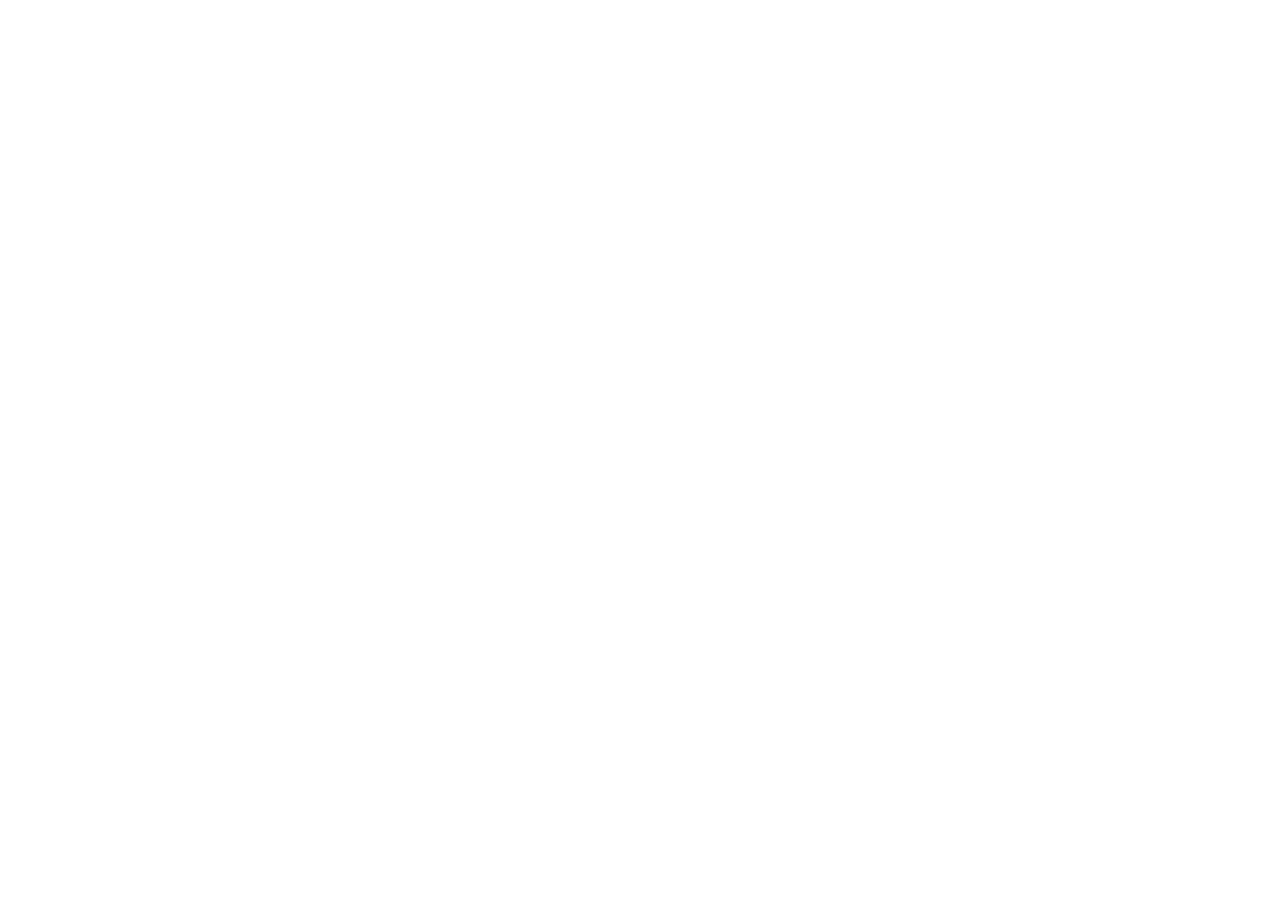
==== signup.html @ 6148670c "First commit" ====
<!DOCTYPE html>
<html lang="en">
<head>
  <meta charset="UTF-8">
  <meta name="viewport" content="width=device-width, initial-scale=1.0">
  <title>Document</title>
  <link rel="stylesheet" href="styles/styles.css">
</head>
<body>
  
</body>
</html>
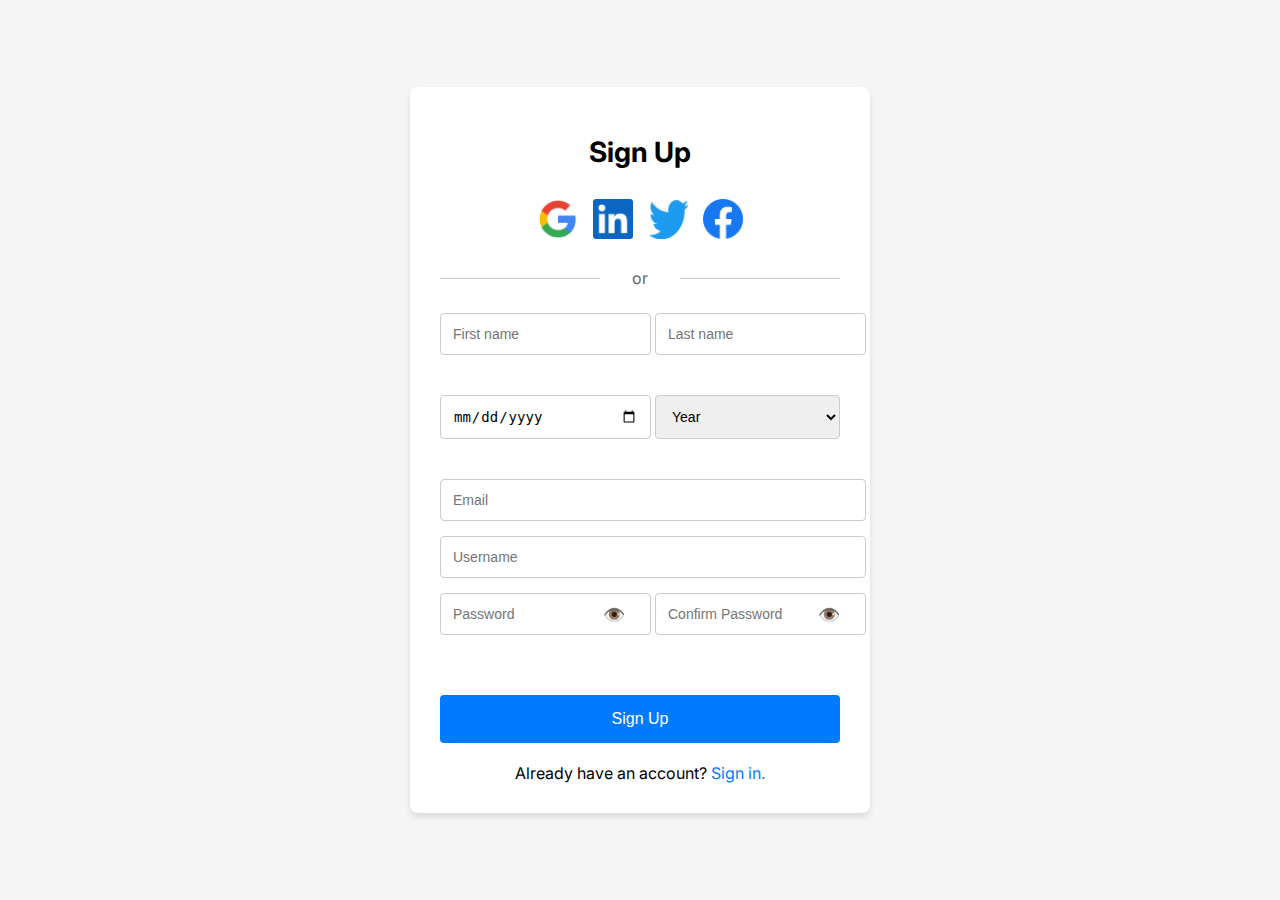
==== commit 2a41a098: "Links" ====
--- a/signup.html
+++ b/signup.html
@@ -1,12 +1,236 @@
 <!DOCTYPE html>
 <html lang="en">
 <head>
-  <meta charset="UTF-8">
-  <meta name="viewport" content="width=device-width, initial-scale=1.0">
-  <title>Document</title>
-  <link rel="stylesheet" href="styles/styles.css">
+    <meta charset="UTF-8">
+    <meta name="viewport" content="width=device-width, initial-scale=1.0">
+    <title>Sign Up</title>
+    <link rel="preconnect" href="https://fonts.googleapis.com">
+    <link rel="preconnect" href="https://fonts.gstatic.com" crossorigin>
+    <link href="https://fonts.googleapis.com/css2?family=Afacad+Flux:wght@100..1000&family=Edu+AU+VIC+WA+NT+Pre:wght@400..700&family=Inter:ital,opsz,wght@0,14..32,100..900;1,14..32,100..900&family=Poppins:ital,wght@0,100;0,200;0,300;0,400;0,500;0,600;0,700;0,800;0,900;1,100;1,200;1,300;1,400;1,500;1,600;1,700;1,800;1,900&display=swap" rel="stylesheet">
+    <link rel="preconnect" href="https://fonts.googleapis.com">
+    <link rel="preconnect" href="https://fonts.gstatic.com" crossorigin>
+    <link href="https://fonts.googleapis.com/css2?family=Afacad+Flux:wght@100..1000&family=Edu+AU+VIC+WA+NT+Pre:wght@400..700&family=Inter:ital,opsz,wght@0,14..32,100..900;1,14..32,100..900&family=Poppins:ital,wght@0,100;0,200;0,300;0,400;0,500;0,600;0,700;0,800;0,900;1,100;1,200;1,300;1,400;1,500;1,600;1,700;1,800;1,900&family=Roboto:ital,wght@0,100;0,300;0,400;0,500;0,700;0,900;1,100;1,300;1,400;1,500;1,700;1,900&display=swap" rel="stylesheet">
+    <link rel="icon" href="assets/CSS Logo.png" type="image/png">
+    <style>
+        body {
+            font-family: Inter, sans-serif;
+            margin: 0;
+            padding: 0;
+            display: flex;
+            justify-content: center;
+            align-items: center;
+            min-height: 100vh;
+            background-color: #f5f5f5;
+        }
+
+        .signup-container {
+            background: #fff;
+            padding: 30px;
+            border-radius: 8px;
+            box-shadow: 0 4px 6px rgba(0, 0, 0, 0.1);
+            max-width: 400px;
+            width: 100%;
+        }
+
+        .signup-container h1 {
+            text-align: center;
+            margin-bottom: 30px;
+            font-size: 28px;
+        }
+
+        .social-login {
+            display: flex;
+            justify-content: center;
+            gap: 15px;
+            margin-bottom: 25px;
+        }
+
+        .social-login img {
+            width: 40px;
+            height: 40px;
+            cursor: pointer;
+        }
+
+        .divider {
+            text-align: center;
+            margin: 25px 0;
+            position: relative;
+        }
+
+        .divider::before, .divider::after {
+            content: "";
+            position: absolute;
+            top: 50%;
+            width: 40%;
+            height: 1px;
+            background: #ccc;
+        }
+
+        .divider::before {
+            left: 0;
+        }
+
+        .divider::after {
+            right: 0;
+        }
+
+        .divider span {
+            background: #fff;
+            padding: 0 10px;
+            color: #666;
+        }
+
+        .form-row {
+            display: flex;
+            flex-wrap: wrap;
+            gap: 30px;
+            margin-bottom: 25px;
+        }
+
+        .form-group {
+            flex: 1;
+            min-width: calc(50% - 15px);
+            position: relative;
+            margin-bottom: 15px;
+        }
+
+        .form-group input, .form-group select {
+            width: 100%;
+            padding: 12px;
+            border: 1px solid #ccc;
+            border-radius: 4px;
+            font-size: 14px;
+        }
+
+        .signup-btn {
+            width: 100%;
+            padding: 15px;
+            background-color: #007bff;
+            color: #fff;
+            border: none;
+            border-radius: 4px;
+            font-size: 16px;
+            cursor: pointer;
+            margin-top: 20px;
+        }
+
+        .signup-btn:hover {
+            background-color: #0056b3;
+        }
+
+        .signin-link {
+            text-align: center;
+            margin-top: 20px;
+        }
+
+        .signin-link a {
+            color: #007bff;
+            text-decoration: none;
+        }
+
+        .signin-link a:hover {
+            text-decoration: underline;
+        }
+
+        .password-toggle {
+            position: absolute;
+            right: 0px; /* Align the icon to the far right */
+            top: 50%;
+            transform: translateY(-50%);
+            cursor: pointer;
+            font-size: 18px;
+        }
+
+        @media (max-width: 480px) {
+            .form-group {
+                min-width: 100%;
+            }
+        }
+    </style> 
 </head>
 <body>
-  
+    <div class="signup-container">
+        <h1>Sign Up</h1>
+        <div class="social-login">
+            <img src="assets/google-icon.png" alt="Google">
+            <a href="https://www.linkedin.com/in/thecssknust-original/"><img src="assets/linkedin-icon.png" alt="LinkedIn"></a>
+            <img src="assets/Twitter-svg.png" alt="Twitter">
+            <img src="assets/Facebook svg.png" alt="Facebook">
+        </div>
+        <div class="divider"><span>or</span></div>
+        <form id="signup-form">
+            <div class="form-row">
+                <div class="form-group">
+                    <input type="text" id="first-name" placeholder="First name">
+                </div>
+                <div class="form-group">
+                    <input type="text" id="last-name" placeholder="Last name">
+                </div>
+            </div>
+            <div class="form-row">
+                <div class="form-group">
+                    <input type="date" id="dob">
+                </div>
+                <div class="form-group">
+                    <select id="year">
+                        <option value="">Year</option>
+                        <option value="2024">2024</option>
+                        <option value="2023">2023</option>
+                    </select>
+                </div>
+            </div>
+            <div class="form-group">
+                <input type="email" id="email" placeholder="Email">
+            </div>
+            <div class="form-group">
+                <input type="text" id="username" placeholder="Username">
+            </div>
+            <div class="form-row">
+                <div class="form-group">
+                    <input type="password" id="password" placeholder="Password">
+                    <span class="password-toggle" onclick="togglePasswordVisibility('password')">👁️</span>
+                </div>
+                <div class="form-group">
+                    <input type="password" id="confirm-password" placeholder="Confirm Password">
+                    <span class="password-toggle" onclick="togglePasswordVisibility('confirm-password')">👁️</span>
+                </div>
+            </div>
+            <button type="submit" class="signup-btn">Sign Up</button>
+        </form>
+        <div class="signin-link">
+            Already have an account? <a href="#">Sign in.</a>
+        </div>
+    </div>
+    <script>
+        document.getElementById('signup-form').addEventListener('submit', function(e) {
+            e.preventDefault();
+
+            const firstName = document.getElementById('first-name').value;
+            const lastName = document.getElementById('last-name').value;
+            const dob = document.getElementById('dob').value;
+            const year = document.getElementById('year').value;
+            const email = document.getElementById('email').value;
+            const username = document.getElementById('username').value;
+            const password = document.getElementById('password').value;
+            const confirmPassword = document.getElementById('confirm-password').value;
+
+            if (!firstName || !lastName || !dob || !year || !email || !username || !password || !confirmPassword) {
+                alert('Please fill in all fields.');
+                return;
+            }
+
+            if (password !== confirmPassword) {
+                alert('Passwords do not match.');
+                return;
+            }
+
+            alert(`Welcome, ${firstName} ${lastName}! Your account has been created.`);
+        });
+
+        function togglePasswordVisibility(id) {
+            const passwordField = document.getElementById(id);
+            passwordField.type = passwordField.type === 'password' ? 'text' : 'password';
+        }
+    </script>
 </body>
-</html>+</html>
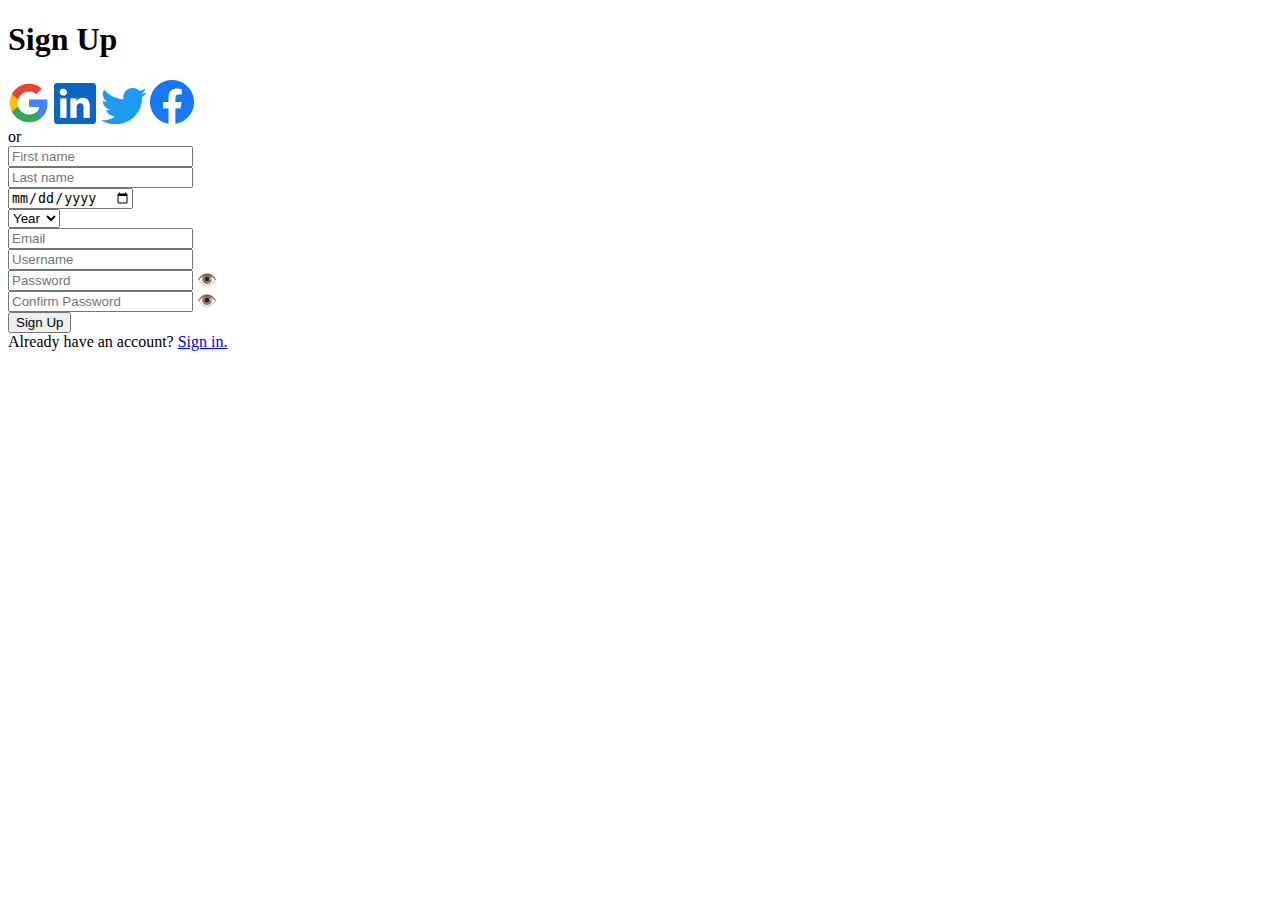
==== commit d872b829: "Arranging files" ====
--- a/signup.html
+++ b/signup.html
@@ -11,142 +11,6 @@
     <link rel="preconnect" href="https://fonts.gstatic.com" crossorigin>
     <link href="https://fonts.googleapis.com/css2?family=Afacad+Flux:wght@100..1000&family=Edu+AU+VIC+WA+NT+Pre:wght@400..700&family=Inter:ital,opsz,wght@0,14..32,100..900;1,14..32,100..900&family=Poppins:ital,wght@0,100;0,200;0,300;0,400;0,500;0,600;0,700;0,800;0,900;1,100;1,200;1,300;1,400;1,500;1,600;1,700;1,800;1,900&family=Roboto:ital,wght@0,100;0,300;0,400;0,500;0,700;0,900;1,100;1,300;1,400;1,500;1,700;1,900&display=swap" rel="stylesheet">
     <link rel="icon" href="assets/CSS Logo.png" type="image/png">
-    <style>
-        body {
-            font-family: Inter, sans-serif;
-            margin: 0;
-            padding: 0;
-            display: flex;
-            justify-content: center;
-            align-items: center;
-            min-height: 100vh;
-            background-color: #f5f5f5;
-        }
-
-        .signup-container {
-            background: #fff;
-            padding: 30px;
-            border-radius: 8px;
-            box-shadow: 0 4px 6px rgba(0, 0, 0, 0.1);
-            max-width: 400px;
-            width: 100%;
-        }
-
-        .signup-container h1 {
-            text-align: center;
-            margin-bottom: 30px;
-            font-size: 28px;
-        }
-
-        .social-login {
-            display: flex;
-            justify-content: center;
-            gap: 15px;
-            margin-bottom: 25px;
-        }
-
-        .social-login img {
-            width: 40px;
-            height: 40px;
-            cursor: pointer;
-        }
-
-        .divider {
-            text-align: center;
-            margin: 25px 0;
-            position: relative;
-        }
-
-        .divider::before, .divider::after {
-            content: "";
-            position: absolute;
-            top: 50%;
-            width: 40%;
-            height: 1px;
-            background: #ccc;
-        }
-
-        .divider::before {
-            left: 0;
-        }
-
-        .divider::after {
-            right: 0;
-        }
-
-        .divider span {
-            background: #fff;
-            padding: 0 10px;
-            color: #666;
-        }
-
-        .form-row {
-            display: flex;
-            flex-wrap: wrap;
-            gap: 30px;
-            margin-bottom: 25px;
-        }
-
-        .form-group {
-            flex: 1;
-            min-width: calc(50% - 15px);
-            position: relative;
-            margin-bottom: 15px;
-        }
-
-        .form-group input, .form-group select {
-            width: 100%;
-            padding: 12px;
-            border: 1px solid #ccc;
-            border-radius: 4px;
-            font-size: 14px;
-        }
-
-        .signup-btn {
-            width: 100%;
-            padding: 15px;
-            background-color: #007bff;
-            color: #fff;
-            border: none;
-            border-radius: 4px;
-            font-size: 16px;
-            cursor: pointer;
-            margin-top: 20px;
-        }
-
-        .signup-btn:hover {
-            background-color: #0056b3;
-        }
-
-        .signin-link {
-            text-align: center;
-            margin-top: 20px;
-        }
-
-        .signin-link a {
-            color: #007bff;
-            text-decoration: none;
-        }
-
-        .signin-link a:hover {
-            text-decoration: underline;
-        }
-
-        .password-toggle {
-            position: absolute;
-            right: 0px; /* Align the icon to the far right */
-            top: 50%;
-            transform: translateY(-50%);
-            cursor: pointer;
-            font-size: 18px;
-        }
-
-        @media (max-width: 480px) {
-            .form-group {
-                min-width: 100%;
-            }
-        }
-    </style> 
 </head>
 <body>
     <div class="signup-container">
@@ -201,36 +65,7 @@
             Already have an account? <a href="#">Sign in.</a>
         </div>
     </div>
-    <script>
-        document.getElementById('signup-form').addEventListener('submit', function(e) {
-            e.preventDefault();
-
-            const firstName = document.getElementById('first-name').value;
-            const lastName = document.getElementById('last-name').value;
-            const dob = document.getElementById('dob').value;
-            const year = document.getElementById('year').value;
-            const email = document.getElementById('email').value;
-            const username = document.getElementById('username').value;
-            const password = document.getElementById('password').value;
-            const confirmPassword = document.getElementById('confirm-password').value;
-
-            if (!firstName || !lastName || !dob || !year || !email || !username || !password || !confirmPassword) {
-                alert('Please fill in all fields.');
-                return;
-            }
-
-            if (password !== confirmPassword) {
-                alert('Passwords do not match.');
-                return;
-            }
-
-            alert(`Welcome, ${firstName} ${lastName}! Your account has been created.`);
-        });
-
-        function togglePasswordVisibility(id) {
-            const passwordField = document.getElementById(id);
-            passwordField.type = passwordField.type === 'password' ? 'text' : 'password';
-        }
-    </script>
+    
+    <script src="scripts/signup.js"></script>
 </body>
 </html>
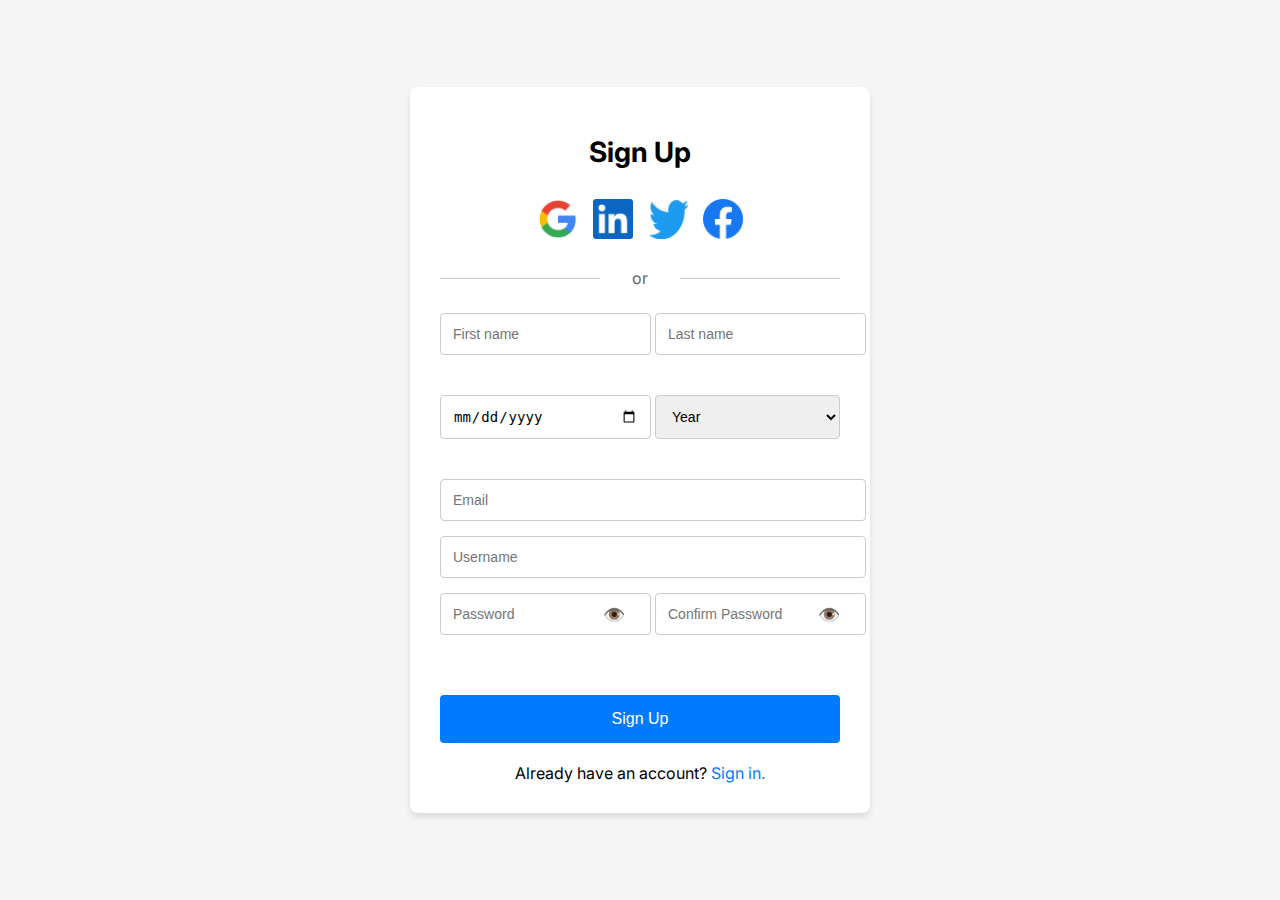
==== commit b6181e83: "Links" ====
--- a/signup.html
+++ b/signup.html
@@ -11,6 +11,7 @@
     <link rel="preconnect" href="https://fonts.gstatic.com" crossorigin>
     <link href="https://fonts.googleapis.com/css2?family=Afacad+Flux:wght@100..1000&family=Edu+AU+VIC+WA+NT+Pre:wght@400..700&family=Inter:ital,opsz,wght@0,14..32,100..900;1,14..32,100..900&family=Poppins:ital,wght@0,100;0,200;0,300;0,400;0,500;0,600;0,700;0,800;0,900;1,100;1,200;1,300;1,400;1,500;1,600;1,700;1,800;1,900&family=Roboto:ital,wght@0,100;0,300;0,400;0,500;0,700;0,900;1,100;1,300;1,400;1,500;1,700;1,900&display=swap" rel="stylesheet">
     <link rel="icon" href="assets/CSS Logo.png" type="image/png">
+    <link rel="stylesheet" href="styles/signup.css">
 </head>
 <body>
     <div class="signup-container">
@@ -65,7 +66,7 @@
             Already have an account? <a href="#">Sign in.</a>
         </div>
     </div>
-    
+
     <script src="scripts/signup.js"></script>
 </body>
 </html>
--- a/styles/signup.css
+++ b/styles/signup.css
@@ -0,0 +1,134 @@
+body {
+    font-family: Inter, sans-serif;
+    margin: 0;
+    padding: 0;
+    display: flex;
+    justify-content: center;
+    align-items: center;
+    min-height: 100vh;
+    background-color: #f5f5f5;
+}
+
+.signup-container {
+    background: #fff;
+    padding: 30px;
+    border-radius: 8px;
+    box-shadow: 0 4px 6px rgba(0, 0, 0, 0.1);
+    max-width: 400px;
+    width: 100%;
+}
+
+.signup-container h1 {
+    text-align: center;
+    margin-bottom: 30px;
+    font-size: 28px;
+}
+
+.social-login {
+    display: flex;
+    justify-content: center;
+    gap: 15px;
+    margin-bottom: 25px;
+}
+
+.social-login img {
+    width: 40px;
+    height: 40px;
+    cursor: pointer;
+}
+
+.divider {
+    text-align: center;
+    margin: 25px 0;
+    position: relative;
+}
+
+.divider::before, .divider::after {
+    content: "";
+    position: absolute;
+    top: 50%;
+    width: 40%;
+    height: 1px;
+    background: #ccc;
+}
+
+.divider::before {
+    left: 0;
+}
+
+.divider::after {
+    right: 0;
+}
+
+.divider span {
+    background: #fff;
+    padding: 0 10px;
+    color: #666;
+}
+
+.form-row {
+    display: flex;
+    flex-wrap: wrap;
+    gap: 30px;
+    margin-bottom: 25px;
+}
+
+.form-group {
+    flex: 1;
+    min-width: calc(50% - 15px);
+    position: relative;
+    margin-bottom: 15px;
+}
+
+.form-group input, .form-group select {
+    width: 100%;
+    padding: 12px;
+    border: 1px solid #ccc;
+    border-radius: 4px;
+    font-size: 14px;
+}
+
+.signup-btn {
+    width: 100%;
+    padding: 15px;
+    background-color: #007bff;
+    color: #fff;
+    border: none;
+    border-radius: 4px;
+    font-size: 16px;
+    cursor: pointer;
+    margin-top: 20px;
+}
+
+.signup-btn:hover {
+    background-color: #0056b3;
+}
+
+.signin-link {
+    text-align: center;
+    margin-top: 20px;
+}
+
+.signin-link a {
+    color: #007bff;
+    text-decoration: none;
+}
+
+.signin-link a:hover {
+    text-decoration: underline;
+}
+
+.password-toggle {
+    position: absolute;
+    right: 0px; /* Align the icon to the far right */
+    top: 50%;
+    transform: translateY(-50%);
+    cursor: pointer;
+    font-size: 18px;
+}
+
+@media (max-width: 480px) {
+    .form-group {
+        min-width: 100%;
+    }
+}
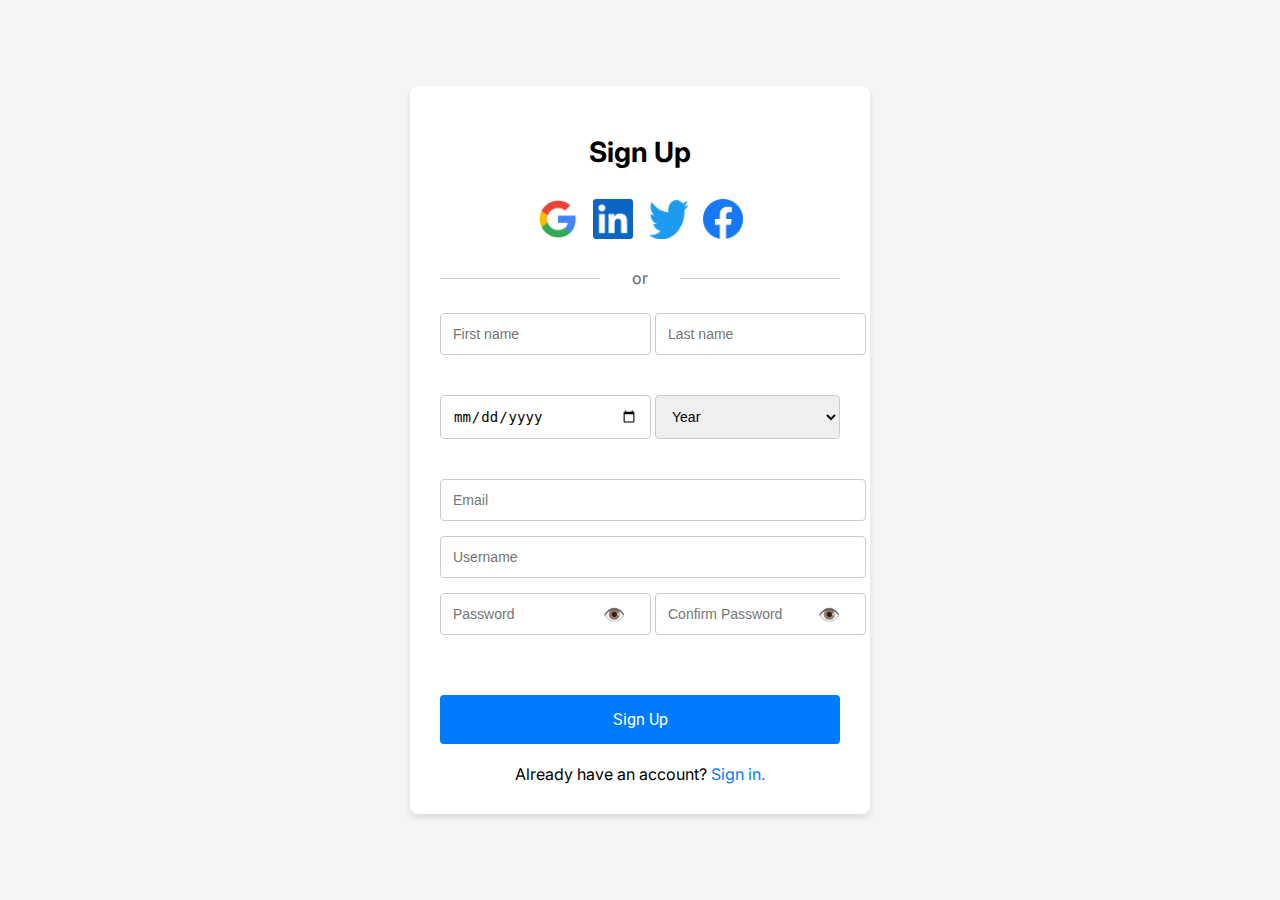
==== commit bd380c3e: "Starting up" ====
--- a/signup.html
+++ b/signup.html
@@ -39,6 +39,7 @@
                 <div class="form-group">
                     <select id="year">
                         <option value="">Year</option>
+                        <option value="2025">2025</option>
                         <option value="2024">2024</option>
                         <option value="2023">2023</option>
                     </select>
--- a/styles/signup.css
+++ b/styles/signup.css
@@ -89,6 +89,7 @@
 }
 
 .signup-btn {
+    font-family: Roboto, sans-serif;
     width: 100%;
     padding: 15px;
     background-color: #007bff;
